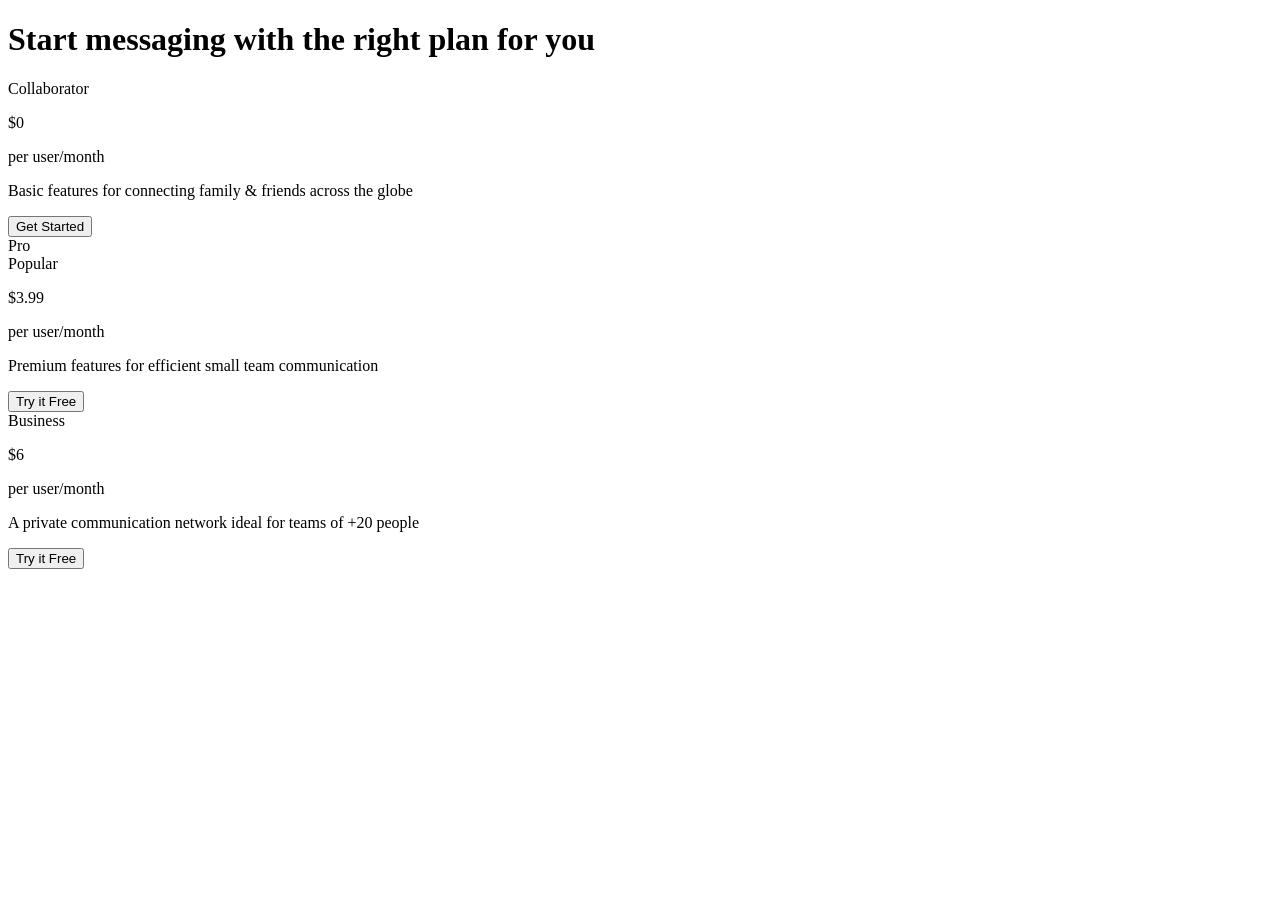
==== pricing/index.html @ d5d3746a "Add pricing page" ====
<!doctype html>
<html lang="en">
  <head>
    <meta charset="UTF-8" />
    <meta name="viewport" content="width=device-width, initial-scale=1.0" />
    <title>Pricing</title>
    <link rel="stylesheet" href="price-style.css" />
  </head>
  <body>
    <main class="price-container">
      <header><h1>Start messaging with the right plan for you</h1></header>
      <section class="prices">
        <article class="card">
          <div class="plan-name">Collaborator</div>
          <p class="plan-price">$0</p>
          <p class="peruser">per user/month</p>
          <p>Basic features for connecting family & friends across the globe</p>
          <button class="try-it">Get Started</button>
        </article>
        <article class="card popular">
          <div class="plan-name">Pro</div>
          <span class="badge">Popular</span>
          <p class="plan-price">$3.99</p>
          <p class="peruser">per user/month</p>
          <p>Premium features for efficient small team communication</p>
          <button class="try-it">Try it Free</button>
        </article>
        <article class="card">
          <div class="plan-name">Business</div>
          <p class="plan-price">$6</p>
          <p class="peruser">per user/month</p>
          <p>A private communication network ideal for teams of +20 people</p>
          <button class="try-it">Try it Free</button>
        </article>
      </section>
    </main>
  </body>
</html>
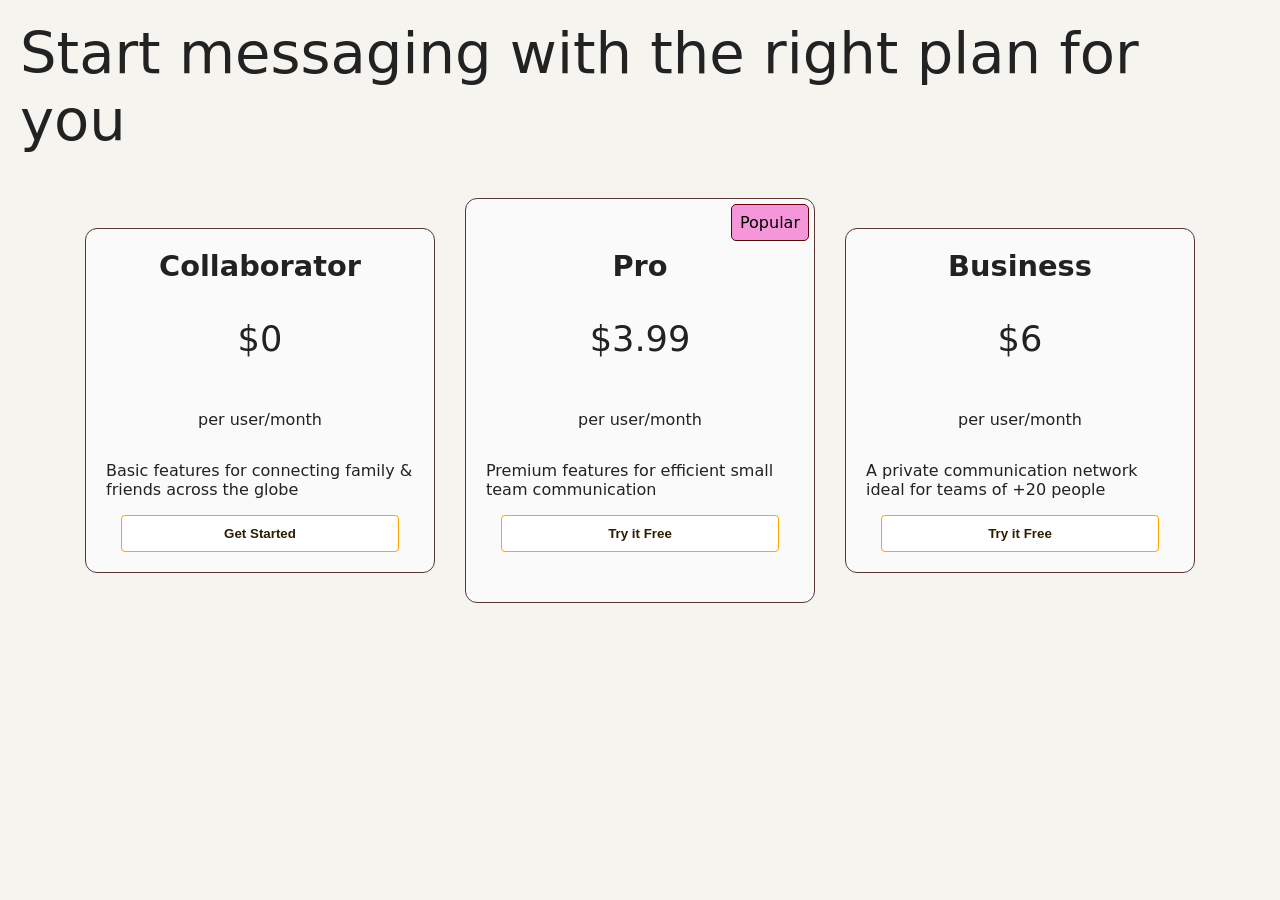
==== commit 260610a6: "Change the background color of the 'popular badge'" ====
--- a/pricing/index.html
+++ b/pricing/index.html
@@ -4,7 +4,7 @@
     <meta charset="UTF-8" />
     <meta name="viewport" content="width=device-width, initial-scale=1.0" />
     <title>Pricing</title>
-    <link rel="stylesheet" href="price-style.css" />
+    <link rel="stylesheet" href="style.css" />
   </head>
   <body>
     <main class="price-container">
--- a/pricing/style.css
+++ b/pricing/style.css
@@ -0,0 +1,91 @@
+* {
+  box-sizing: border-box;
+}
+
+body {
+  margin: 0;
+  font-family: system-ui, sans-serif;
+  color: #222;
+  background: #f5f4ef;
+}
+
+.price-container {
+  display: flex;
+  flex-direction: column;
+  align-items: center;
+  gap: 24px;
+}
+
+h1 {
+  font-size: 3.6rem;
+  font-weight: 400;
+  margin: 20px;
+}
+
+.prices {
+  display: flex;
+  justify-content: center;
+  flex-direction: column;
+  align-items: center;
+  gap: 30px;
+}
+
+.card {
+  display: flex;
+  flex-direction: column;
+  align-items: center;
+  width: 350px;
+  height: auto;
+  border: 1px solid rgb(88, 54, 54);
+  border-radius: 12px;
+  background-color: #fafafa;
+  padding: 20px;
+}
+
+.popular {
+  position: relative;
+  padding: 50px 20px;
+}
+
+.plan-name {
+  text-align: center;
+  font-weight: 600;
+  font-size: 1.8rem;
+}
+
+.plan-price {
+  text-align: center;
+  font-size: 2.2rem;
+}
+
+.badge {
+  position: absolute;
+  top: 5px;
+  right: 5px;
+  background: rgba(235, 11, 175, 0.421);
+  color: #000;
+  border: 1px solid rgb(90, 5, 5);
+  border-radius: 5px;
+  padding: 8px;
+}
+
+.peruser {
+  text-align: center;
+}
+
+.try-it {
+  color: rgb(45, 30, 2);
+  width: 90%;
+  padding: 10px 30px;
+  border: 1px solid orange;
+  border-radius: 4px;
+  background: #fff;
+  text-align: center;
+  margin-top: auto;
+  font-weight: 800;
+}
+@media (width >= 1200px) {
+  .prices {
+    flex-direction: row;
+  }
+}
